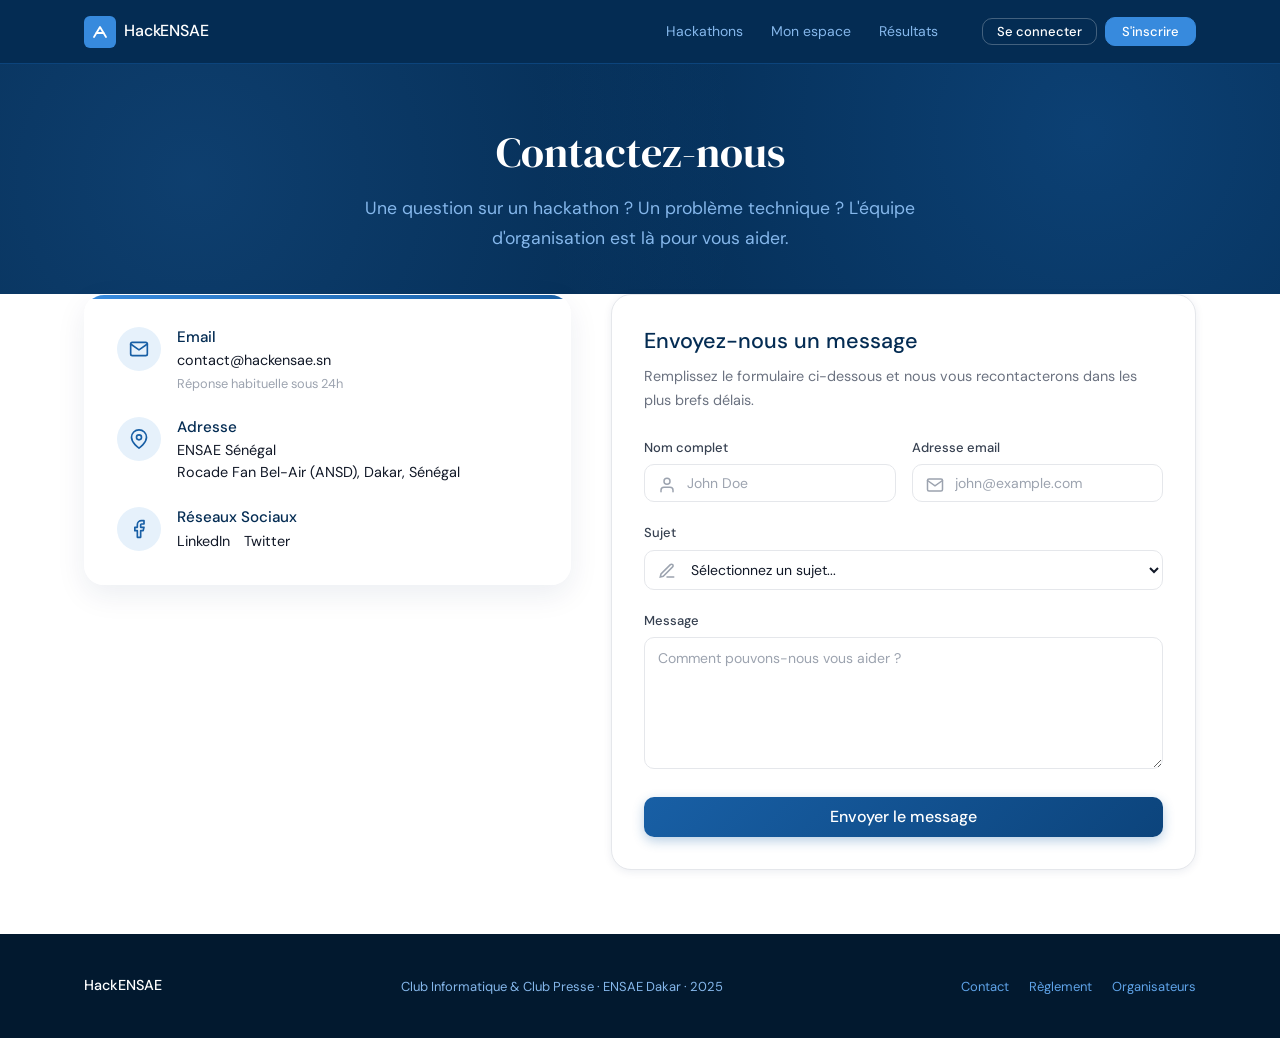
==== frontend/pages/contact.html @ f4598aa7 "feat: initialize frontend pages, styling system, and backend routing structure" ====
<!DOCTYPE html>
<html lang="fr">

<head>
  <meta charset="UTF-8" />
  <meta name="viewport" content="width=device-width, initial-scale=1.0" />
  <title>Contact — HackENSAE</title>
  <link rel="stylesheet" href="../css/design-system.css?v=1.1" />
  <style>
    .contact-hero {
      background: var(--blue-900);
      padding: var(--space-16) 0 var(--space-10);
      position: relative;
      overflow: hidden;
      color: var(--white);
      text-align: center;
    }

    .contact-hero::before {
      content: '';
      position: absolute;
      inset: 0;
      background-image: radial-gradient(circle at 15% 50%, rgba(55, 138, 221, 0.2) 0%, transparent 50%),
        radial-gradient(circle at 85% 30%, rgba(24, 95, 165, 0.4) 0%, transparent 50%);
    }

    .contact-hero__inner {
      position: relative;
      z-index: 1;
      max-width: 600px;
      margin: 0 auto;
    }

    .contact-hero h1 {
      margin-bottom: var(--space-4);
    }

    .contact-hero p {
      color: var(--blue-200);
      font-size: 1.1rem;
    }

    .contact-layout {
      display: grid;
      grid-template-columns: 1fr 1.2fr;
      gap: var(--space-10);
      align-items: start;
      margin-top: -var(--space-8);
      position: relative;
      z-index: 10;
      margin-bottom: var(--space-16);
    }

    @media (max-width: 860px) {
      .contact-layout {
        grid-template-columns: 1fr;
        margin-top: var(--space-6);
      }
    }

    .contact-info-card {
      background: rgba(255, 255, 255, 0.85);
      backdrop-filter: blur(12px);
      border: 1px solid rgba(255, 255, 255, 0.5);
      border-radius: var(--radius-xl);
      padding: var(--space-8);
      box-shadow: 0 10px 30px rgba(4, 44, 83, 0.08);
      position: relative;
      overflow: hidden;
    }

    .contact-info-card::before {
      content: '';
      position: absolute;
      top: 0;
      left: 0;
      right: 0;
      height: 4px;
      background: linear-gradient(90deg, var(--blue-400), var(--blue-600));
    }

    .info-item {
      display: flex;
      gap: var(--space-4);
      margin-bottom: var(--space-6);
      align-items: flex-start;
    }

    .info-item:last-child {
      margin-bottom: 0;
    }

    .info-icon {
      width: 44px;
      height: 44px;
      border-radius: 50%;
      background: var(--blue-50);
      color: var(--blue-600);
      display: flex;
      align-items: center;
      justify-content: center;
      flex-shrink: 0;
      transition: transform var(--transition), background var(--transition);
    }

    .info-item:hover .info-icon {
      transform: scale(1.1);
      background: var(--blue-100);
    }

    .info-content h3 {
      font-size: 0.95rem;
      color: var(--blue-900);
      margin-bottom: 2px;
    }

    .info-content p,
    .info-content a {
      font-size: 0.9rem;
      color: var(--gray-600);
      line-height: 1.5;
    }

    .info-content a:hover {
      color: var(--blue-600);
      text-decoration: underline;
    }

    .contact-form-card {
      background: var(--white);
      border: var(--border-light);
      border-radius: var(--radius-xl);
      padding: var(--space-8);
      box-shadow: var(--shadow-sm);
    }

    .contact-form-card h2 {
      color: var(--blue-900);
      margin-bottom: var(--space-2);
    }

    .contact-form-card>p {
      color: var(--gray-500);
      font-size: 0.9rem;
      margin-bottom: var(--space-6);
    }

    .input-group {
      margin-bottom: var(--space-5);
    }

    .input-group label {
      display: block;
      font-size: 0.8125rem;
      font-weight: 500;
      color: var(--gray-700);
      margin-bottom: 6px;
    }

    .input-wrapper {
      position: relative;
    }

    .input-wrapper svg {
      position: absolute;
      top: 12px;
      left: 14px;
      color: var(--gray-400);
      width: 18px;
      height: 18px;
    }

    .input-wrapper input,
    .input-wrapper select {
      padding-left: 42px;
    }

    .btn-submit {
      width: 100%;
      padding: 12px;
      font-size: 1rem;
      background: linear-gradient(135deg, var(--blue-600), var(--blue-800));
      border: none;
      box-shadow: 0 4px 12px rgba(24, 95, 165, 0.3);
    }

    .btn-submit:hover {
      background: linear-gradient(135deg, var(--blue-500), var(--blue-700));
      box-shadow: 0 6px 16px rgba(24, 95, 165, 0.4);
      transform: translateY(-2px);
    }
  </style>
</head>

<body>
  <header>
    <nav class="navbar">
      <div class="container navbar__inner">
        <a href="../index.html" class="navbar__logo">
          <div class="navbar__logo-mark">
            <svg viewBox="0 0 18 18" fill="none">
              <path d="M3 14L9 4L15 14" stroke="white" stroke-width="1.8" stroke-linecap="round"
                stroke-linejoin="round" />
              <path d="M5.5 10H12.5" stroke="white" stroke-width="1.8" stroke-linecap="round" />
            </svg>
          </div>
          <span class="navbar__logo-text">HackENSAE</span>
        </a>
        <div class="navbar__links">
          <a href="../index.html" class="navbar__link">Hackathons</a>
          <a href="mon-espace.html" class="navbar__link">Mon espace</a>
          <a href="resultats.html" class="navbar__link">Résultats</a>
        </div>
        <div class="navbar__actions"></div>
      </div>
    </nav>
  </header>

  <section class="contact-hero">
    <div class="container">
      <div class="contact-hero__inner">
        <h1 class="display-lg" style="color: var(--white);">Contactez-nous</h1>
        <p>Une question sur un hackathon ? Un problème technique ? L'équipe d'organisation est là pour vous aider.</p>
      </div>
    </div>
  </section>

  <main class="container">
    <div class="contact-layout">
      <!-- Informations -->
      <div class="contact-info-card">
        <div class="info-item">
          <div class="info-icon">
            <svg width="20" height="20" viewBox="0 0 24 24" fill="none" stroke="currentColor" stroke-width="2"
              stroke-linecap="round" stroke-linejoin="round">
              <path d="M4 4h16c1.1 0 2 .9 2 2v12c0 1.1-.9 2-2 2H4c-1.1 0-2-.9-2-2V6c0-1.1.9-2 2-2z"></path>
              <polyline points="22,6 12,13 2,6"></polyline>
            </svg>
          </div>
          <div class="info-content">
            <h3>Email</h3>
            <p><a href="mailto:contact@hackensae.sn">contact@hackensae.sn</a></p>
            <p style="font-size:0.8rem;color:var(--gray-400);margin-top:2px;">Réponse habituelle sous 24h</p>
          </div>
        </div>

        <div class="info-item">
          <div class="info-icon">
            <svg width="20" height="20" viewBox="0 0 24 24" fill="none" stroke="currentColor" stroke-width="2"
              stroke-linecap="round" stroke-linejoin="round">
              <path d="M21 10c0 7-9 13-9 13s-9-6-9-13a9 9 0 0 1 18 0z"></path>
              <circle cx="12" cy="10" r="3"></circle>
            </svg>
          </div>
          <div class="info-content">
            <h3>Adresse</h3>
            <p>ENSAE Sénégal<br>Rocade Fan Bel-Air (ANSD), Dakar, Sénégal</p>
          </div>
        </div>

        <div class="info-item">
          <div class="info-icon">
            <svg width="20" height="20" viewBox="0 0 24 24" fill="none" stroke="currentColor" stroke-width="2"
              stroke-linecap="round" stroke-linejoin="round">
              <path d="M18 2h-3a5 5 0 0 0-5 5v3H7v4h3v8h4v-8h3l1-4h-4V7a1 1 0 0 1 1-1h3z"></path>
            </svg>
          </div>
          <div class="info-content">
            <h3>Réseaux Sociaux</h3>
            <p>
              <a href="#" style="margin-right:10px;">LinkedIn</a>
              <a href="#">Twitter</a>
            </p>
          </div>
        </div>
      </div>

      <!-- Formulaire -->
      <div class="contact-form-card">
        <h2>Envoyez-nous un message</h2>
        <p>Remplissez le formulaire ci-dessous et nous vous recontacterons dans les plus brefs délais.</p>

        <form id="contact-form" onsubmit="handleContactSubmit(event)">
          <div class="form-grid-2">
            <div class="input-group">
              <label>Nom complet</label>
              <div class="input-wrapper">
                <svg viewBox="0 0 24 24" fill="none" stroke="currentColor" stroke-width="2" stroke-linecap="round">
                  <path d="M20 21v-2a4 4 0 0 0-4-4H8a4 4 0 0 0-4 4v2"></path>
                  <circle cx="12" cy="7" r="4"></circle>
                </svg>
                <input type="text" class="form-control" id="contact-name" placeholder="John Doe" required>
              </div>
            </div>
            <div class="input-group">
              <label>Adresse email</label>
              <div class="input-wrapper">
                <svg viewBox="0 0 24 24" fill="none" stroke="currentColor" stroke-width="2" stroke-linecap="round">
                  <path d="M4 4h16c1.1 0 2 .9 2 2v12c0 1.1-.9 2-2 2H4c-1.1 0-2-.9-2-2V6c0-1.1.9-2 2-2z"></path>
                  <polyline points="22,6 12,13 2,6"></polyline>
                </svg>
                <input type="email" class="form-control" id="contact-email" placeholder="john@example.com" required>
              </div>
            </div>
          </div>

          <div class="input-group">
            <label>Sujet</label>
            <div class="input-wrapper">
              <svg viewBox="0 0 24 24" fill="none" stroke="currentColor" stroke-width="2" stroke-linecap="round">
                <path d="M12 20h9"></path>
                <path d="M16.5 3.5a2.121 2.121 0 0 1 3 3L7 19l-4 1 1-4L16.5 3.5z"></path>
              </svg>
              <select class="form-control" id="contact-subject" required>
                <option value="" disabled selected>Sélectionnez un sujet...</option>
                <option value="Inscription">Question sur l'inscription</option>
                <option value="Technique">Problème technique (plateforme)</option>
                <option value="Partenariat">Proposition de partenariat</option>
                <option value="Autre">Autre demande</option>
              </select>
            </div>
          </div>

          <div class="input-group">
            <label>Message</label>
            <textarea class="form-control" id="contact-message" rows="5" placeholder="Comment pouvons-nous vous aider ?"
              required style="padding-left:13px;"></textarea>
          </div>

          <button type="submit" class="btn btn-primary btn-submit" id="contact-submit-btn">
            Envoyer le message
          </button>
        </form>
      </div>
    </div>
  </main>

  <footer class="site-footer">
    <div class="container">
      <div class="footer-inner">
        <span class="footer-logo">HackENSAE</span>
        <span class="footer-credits">Club Informatique &amp; Club Presse · ENSAE Dakar · 2025</span>
        <div class="footer-links"><a href="contact.html">Contact</a><a href="reglement.html">Règlement</a><a
            href="login.html?role=organisateur">Organisateurs</a></div>
      </div>
    </div>
  </footer>

  <script src="../js/utils.js"></script>
  <script>
    async function handleContactSubmit(e) {
      e.preventDefault();
      const btn = document.getElementById('contact-submit-btn');

      const payload = {
        nom: document.getElementById('contact-name').value,
        email: document.getElementById('contact-email').value,
        sujet: document.getElementById('contact-subject').value,
        message: document.getElementById('contact-message').value
      };

      btn.textContent = 'Envoi en cours...';
      btn.disabled = true;

      try {
        await apiFetch('/contact', {
          method: 'POST',
          body: JSON.stringify(payload)
        });
        toast('Votre message a bien été envoyé ! Nous vous répondrons très vite.', 'success');
        document.getElementById('contact-form').reset();
      } catch (err) {
        toast('Erreur lors de l\'envoi du message. Veuillez réessayer.', 'error');
      } finally {
        btn.textContent = 'Envoyer le message';
        btn.disabled = false;
      }
    }
  </script>
</body>

</html>
---- frontend/css/design-system.css ----
/* ============================================================
   HackENSAE — Design System
   Palette : bleu marine (#042C53) → blanc
   Police  : DM Sans (corps) + DM Serif Display (titres héro)
   ============================================================ */

@import url('https://fonts.googleapis.com/css2?family=DM+Sans:ital,opsz,wght@0,9..40,300;0,9..40,400;0,9..40,500;1,9..40,300&family=DM+Serif+Display:ital@0;1&display=swap');

/* ── Tokens ─────────────────────────────────────────────── */
:root {
  /* Brand blues */
  --blue-950: #02192F;
  --blue-900: #042C53;
  --blue-800: #0C447C;
  --blue-700: #145196;
  --blue-600: #185FA5;
  --blue-500: #2874BE;
  --blue-400: #378ADD;
  --blue-300: #5FA3E8;
  --blue-200: #85B7EB;
  --blue-100: #B5D4F4;
  --blue-50:  #E6F1FB;
  --blue-25:  #F4F9FE;

  /* Neutrals */
  --gray-900: #111827;
  --gray-700: #374151;
  --gray-500: #6B7280;
  --gray-400: #9CA3AF;
  --gray-200: #E5E7EB;
  --gray-100: #F3F4F6;
  --gray-50:  #F9FAFB;
  --white:    #FFFFFF;

  /* Semantic */
  --success-dark:  #065F46;
  --success-mid:   #059669;
  --success-light: #D1FAE5;
  --warning-dark:  #92400E;
  --warning-mid:   #D97706;
  --warning-light: #FEF3C7;
  --danger-dark:   #991B1B;
  --danger-mid:    #DC2626;
  --danger-light:  #FEE2E2;

  /* Typography */
  --font-display: 'DM Serif Display', Georgia, serif;
  --font-body:    'DM Sans', system-ui, sans-serif;

  /* Spacing scale */
  --space-1:  4px;
  --space-2:  8px;
  --space-3:  12px;
  --space-4:  16px;
  --space-5:  20px;
  --space-6:  24px;
  --space-8:  32px;
  --space-10: 40px;
  --space-12: 48px;
  --space-16: 64px;

  /* Radii */
  --radius-sm: 6px;
  --radius-md: 10px;
  --radius-lg: 14px;
  --radius-xl: 20px;
  --radius-full: 9999px;

  /* Borders */
  --border-light:  1px solid var(--gray-200);
  --border-medium: 1px solid var(--gray-300, #D1D5DB);
  --border-brand:  1px solid var(--blue-200);

  /* Shadows */
  --shadow-xs: 0 1px 2px rgba(4,44,83,0.06);
  --shadow-sm: 0 2px 8px rgba(4,44,83,0.08);
  --shadow-md: 0 4px 16px rgba(4,44,83,0.10);

  /* Transitions */
  --transition: 150ms ease;
  --transition-slow: 280ms ease;

  /* Layout */
  --container-max: 1160px;
  --nav-height: 64px;
}

/* ── Reset ───────────────────────────────────────────────── */
*, *::before, *::after { box-sizing: border-box; margin: 0; padding: 0; }
html { font-size: 16px; -webkit-text-size-adjust: 100%; scroll-behavior: smooth; }
body {
  font-family: var(--font-body);
  font-size: 1rem;
  line-height: 1.65;
  color: var(--gray-900);
  background: var(--white);
  -webkit-font-smoothing: antialiased;
  display: flex;
  flex-direction: column;
  min-height: 100vh;
}
main { flex: 1; }
img, svg { display: block; max-width: 100%; }
a { color: inherit; text-decoration: none; }
button, input, select, textarea { font-family: inherit; font-size: inherit; }
ul, ol { list-style: none; }

/* ── Typography ─────────────────────────────────────────── */
.display-xl {
  font-family: var(--font-display);
  font-size: clamp(2.4rem, 5vw, 3.8rem);
  line-height: 1.1;
  letter-spacing: -0.01em;
  color: var(--blue-900);
}
.display-lg {
  font-family: var(--font-display);
  font-size: clamp(1.8rem, 3.5vw, 2.6rem);
  line-height: 1.2;
  color: var(--blue-900);
}
h1 { font-size: 1.75rem; font-weight: 500; line-height: 1.3; }
h2 { font-size: 1.35rem; font-weight: 500; line-height: 1.35; }
h3 { font-size: 1.1rem;  font-weight: 500; line-height: 1.4; }
h4 { font-size: 0.95rem; font-weight: 500; }
p  { line-height: 1.7; }

.text-sm   { font-size: 0.875rem; }
.text-xs   { font-size: 0.75rem; }
.text-muted { color: var(--gray-500); }
.text-brand { color: var(--blue-600); }
.font-medium { font-weight: 500; }

/* ── Layout helpers ─────────────────────────────────────── */
.container {
  width: 100%;
  max-width: var(--container-max);
  margin-inline: auto;
  padding-inline: var(--space-6);
}
.section { padding-block: var(--space-16); }
.section-sm { padding-block: var(--space-10); }

/* ── Navigation ─────────────────────────────────────────── */
.navbar {
  position: sticky;
  top: 0;
  z-index: 100;
  height: var(--nav-height);
  background: var(--blue-900);
  border-bottom: 1px solid var(--blue-800);
}
.navbar__inner {
  height: 100%;
  display: flex;
  align-items: center;
  gap: var(--space-8);
}
.navbar__logo {
  display: flex;
  align-items: center;
  gap: var(--space-2);
  margin-right: auto;
}
.navbar__logo-mark {
  width: 32px; height: 32px;
  background: var(--blue-400);
  border-radius: var(--radius-sm);
  display: flex; align-items: center; justify-content: center;
}
.navbar__logo-mark svg { width: 18px; height: 18px; }
.navbar__logo-text {
  font-size: 1rem;
  font-weight: 500;
  color: var(--white);
  letter-spacing: -0.01em;
}
.navbar__links { display: flex; gap: var(--space-1); }
.navbar__link {
  padding: var(--space-2) var(--space-3);
  border-radius: var(--radius-sm);
  font-size: 0.875rem;
  color: var(--blue-200);
  transition: color var(--transition), background var(--transition);
}
.navbar__link:hover { color: var(--white); background: var(--blue-800); }
.navbar__link.active { color: var(--white); background: var(--blue-800); }
.navbar__actions { display: flex; gap: var(--space-2); align-items: center; }

/* ── Buttons ─────────────────────────────────────────────── */
.btn {
  display: inline-flex;
  align-items: center;
  justify-content: center;
  gap: var(--space-2);
  padding: 9px 20px;
  border-radius: var(--radius-md);
  font-size: 0.875rem;
  font-weight: 500;
  border: 1px solid transparent;
  cursor: pointer;
  transition: background var(--transition), border-color var(--transition), transform var(--transition);
  white-space: nowrap;
  line-height: 1;
}
.btn:active { transform: scale(0.98); }
.btn:disabled { opacity: 0.5; cursor: not-allowed; }

.btn-primary {
  background: var(--blue-600);
  color: var(--white);
  border-color: var(--blue-600);
}
.btn-primary:hover { background: var(--blue-700); border-color: var(--blue-700); }

.btn-secondary {
  background: var(--white);
  color: var(--blue-700);
  border-color: var(--blue-200);
}
.btn-secondary:hover { background: var(--blue-25); border-color: var(--blue-300); }

.btn-ghost {
  background: transparent;
  color: var(--white);
  border-color: rgba(255,255,255,0.25);
}
.btn-ghost:hover { background: rgba(255,255,255,0.1); border-color: rgba(255,255,255,0.4); }

.btn-outline {
  background: transparent;
  color: var(--gray-700);
  border-color: var(--gray-200);
}
.btn-outline:hover { background: var(--gray-50); border-color: var(--gray-300, #D1D5DB); }

.btn-sm { padding: 6px 14px; font-size: 0.8125rem; }
.btn-lg { padding: 13px 28px; font-size: 1rem; }
.btn-full { width: 100%; }

.btn-nav {
  background: var(--blue-400);
  color: var(--white);
  border-color: var(--blue-400);
  font-size: 0.8125rem;
  padding: 7px 16px;
}
.btn-nav:hover { background: var(--blue-300); }

/* ── Badges & tags ───────────────────────────────────────── */
.badge {
  display: inline-flex;
  align-items: center;
  gap: 5px;
  padding: 3px 10px;
  border-radius: var(--radius-full);
  font-size: 0.75rem;
  font-weight: 500;
  line-height: 1.4;
}
.badge::before {
  content: '';
  width: 6px; height: 6px;
  border-radius: 50%;
  background: currentColor;
  opacity: 0.7;
  flex-shrink: 0;
}
.badge-blue    { background: var(--blue-50);      color: var(--blue-800); }
.badge-green   { background: var(--success-light); color: var(--success-dark); }
.badge-amber   { background: var(--warning-light); color: var(--warning-dark); }
.badge-red     { background: var(--danger-light);  color: var(--danger-dark); }
.badge-gray    { background: var(--gray-100);      color: var(--gray-700); }

.tag {
  display: inline-block;
  padding: 4px 10px;
  border-radius: var(--radius-sm);
  font-size: 0.75rem;
  font-weight: 500;
  background: var(--blue-50);
  color: var(--blue-800);
  border: 1px solid var(--blue-100);
}

/* ── Cards ───────────────────────────────────────────────── */
.card {
  background: var(--white);
  border: var(--border-light);
  border-radius: var(--radius-lg);
  overflow: hidden;
  transition: box-shadow var(--transition-slow), transform var(--transition-slow);
}
.card:hover {
  box-shadow: var(--shadow-md);
  transform: translateY(-2px);
}
.card__header {
  padding: var(--space-5) var(--space-6);
  background: var(--blue-900);
  position: relative;
}
.card__header--teal { background: var(--success-dark); }
.card__header-badge {
  position: absolute;
  top: var(--space-4);
  right: var(--space-4);
}
.card__header h3 { color: var(--white); font-size: 1rem; margin-bottom: 2px; }
.card__header p  { color: var(--blue-200); font-size: 0.8125rem; }
.card__header--teal p { color: rgba(255,255,255,0.7); }
.card__body { padding: var(--space-5) var(--space-6); }
.card__footer {
  padding: var(--space-4) var(--space-6);
  border-top: var(--border-light);
  display: flex;
  align-items: center;
  justify-content: space-between;
}

/* ── Metric cards ────────────────────────────────────────── */
.metric-card {
  background: var(--blue-25);
  border: var(--border-brand);
  border-radius: var(--radius-md);
  padding: var(--space-4) var(--space-5);
}
.metric-card__label {
  font-size: 0.75rem;
  color: var(--gray-500);
  margin-bottom: var(--space-1);
  font-weight: 500;
  text-transform: uppercase;
  letter-spacing: 0.04em;
}
.metric-card__value {
  font-size: 1.75rem;
  font-weight: 500;
  color: var(--blue-900);
  line-height: 1;
}
.metric-card__sub {
  font-size: 0.75rem;
  color: var(--success-mid);
  margin-top: 4px;
}
.metric-card__sub--warn { color: var(--warning-mid); }

/* ── Progress ────────────────────────────────────────────── */
.progress {
  height: 5px;
  background: var(--gray-200);
  border-radius: var(--radius-full);
  overflow: hidden;
}
.progress__bar {
  height: 100%;
  background: var(--blue-500);
  border-radius: var(--radius-full);
  transition: width 0.5s ease;
}
.progress__bar--green  { background: var(--success-mid); }
.progress__bar--amber  { background: var(--warning-mid); }

/* ── Forms ───────────────────────────────────────────────── */
.form-group { display: flex; flex-direction: column; gap: 6px; }
.form-label {
  font-size: 0.8125rem;
  font-weight: 500;
  color: var(--gray-700);
}
.form-label .required { color: var(--danger-mid); margin-left: 2px; }
.form-control {
  padding: 9px 13px;
  border-radius: var(--radius-md);
  border: var(--border-light);
  background: var(--white);
  color: var(--gray-900);
  font-size: 0.875rem;
  transition: border-color var(--transition), box-shadow var(--transition);
  width: 100%;
}
.form-control:hover  { border-color: var(--blue-200); }
.form-control:focus  {
  outline: none;
  border-color: var(--blue-400);
  box-shadow: 0 0 0 3px rgba(55,138,221,0.15);
}
.form-control::placeholder { color: var(--gray-400); }
textarea.form-control { resize: vertical; min-height: 90px; line-height: 1.6; }
select.form-control   { cursor: pointer; }

.form-hint { font-size: 0.75rem; color: var(--gray-500); }
.form-error { font-size: 0.75rem; color: var(--danger-mid); }

.form-grid-2 { display: grid; grid-template-columns: 1fr 1fr; gap: var(--space-4); }
.form-grid-3 { display: grid; grid-template-columns: 1fr 1fr 1fr; gap: var(--space-4); }
@media (max-width: 600px) {
  .form-grid-2, .form-grid-3 { grid-template-columns: 1fr; }
}

/* ── Sections ────────────────────────────────────────────── */
.section-header {
  display: flex;
  align-items: baseline;
  justify-content: space-between;
  margin-bottom: var(--space-6);
  gap: var(--space-4);
}
.section-header h2 { color: var(--blue-900); }
.section-eyebrow {
  font-size: 0.75rem;
  font-weight: 500;
  text-transform: uppercase;
  letter-spacing: 0.08em;
  color: var(--blue-400);
  margin-bottom: var(--space-2);
}

/* ── Dividers ────────────────────────────────────────────── */
hr { border: none; border-top: var(--border-light); }
.divider { border-top: var(--border-light); margin-block: var(--space-6); }

/* ── Alerts / Banners ────────────────────────────────────── */
.alert {
  display: flex;
  gap: var(--space-3);
  padding: var(--space-3) var(--space-4);
  border-radius: var(--radius-md);
  font-size: 0.875rem;
  border: 1px solid transparent;
}
.alert-info    { background: var(--blue-50);      border-color: var(--blue-100);      color: var(--blue-800); }
.alert-success { background: var(--success-light); border-color: #A7F3D0;              color: var(--success-dark); }
.alert-warning { background: var(--warning-light); border-color: #FDE68A;              color: var(--warning-dark); }
.alert-danger  { background: var(--danger-light);  border-color: #FECACA;              color: var(--danger-dark); }

/* ── Steps indicator ─────────────────────────────────────── */
.steps-bar {
  display: flex;
  align-items: center;
  gap: 0;
  padding: var(--space-3) var(--space-6);
  background: var(--blue-800);
  overflow-x: auto;
}
.step-item {
  display: flex;
  align-items: center;
  gap: var(--space-2);
  padding: var(--space-2) 0;
  margin-right: var(--space-6);
  font-size: 0.8125rem;
  color: var(--blue-200);
  border-bottom: 2px solid transparent;
  white-space: nowrap;
  flex-shrink: 0;
  cursor: default;
}
.step-item.active { color: var(--white); border-bottom-color: var(--white); }
.step-item.done   { color: rgba(159,225,203,0.85); }
.step-num {
  width: 22px; height: 22px;
  border-radius: 50%;
  background: var(--blue-900);
  display: flex; align-items: center; justify-content: center;
  font-size: 0.7rem; font-weight: 500;
  flex-shrink: 0;
}
.step-item.active .step-num { background: var(--white); color: var(--blue-800); }
.step-item.done   .step-num { background: var(--success-mid); color: var(--white); }

/* ── Hero banner ─────────────────────────────────────────── */
.hero-banner {
  background: var(--blue-900);
  padding: var(--space-8) var(--space-8) var(--space-6);
  position: relative;
  overflow: hidden;
}
.hero-banner::before {
  content: '';
  position: absolute;
  right: -80px; top: -80px;
  width: 320px; height: 320px;
  border-radius: 50%;
  background: var(--blue-800);
  opacity: 0.4;
}
.hero-banner::after {
  content: '';
  position: absolute;
  right: 60px; top: 40px;
  width: 160px; height: 160px;
  border-radius: 50%;
  background: var(--blue-700);
  opacity: 0.25;
}
.hero-banner__content { position: relative; z-index: 1; }
.hero-banner h1       { color: var(--white); margin-bottom: var(--space-2); }
.hero-banner p        { color: var(--blue-200); font-size: 0.9rem; }
.hero-banner__meta {
  display: flex;
  gap: var(--space-6);
  margin-top: var(--space-5);
  flex-wrap: wrap;
}
.hero-meta-item { display: flex; flex-direction: column; gap: 2px; }
.hero-meta-item__label { font-size: 0.7rem; color: var(--blue-300); text-transform: uppercase; letter-spacing: 0.06em; }
.hero-meta-item__value { font-size: 0.875rem; color: var(--white); font-weight: 500; }

/* ── Tables ──────────────────────────────────────────────── */
.table-wrapper { overflow-x: auto; border-radius: var(--radius-lg); border: var(--border-light); }
table { width: 100%; border-collapse: collapse; font-size: 0.875rem; }
thead tr { background: var(--blue-25); border-bottom: var(--border-brand); }
thead th { padding: 11px var(--space-4); text-align: left; font-weight: 500; color: var(--blue-800); font-size: 0.8125rem; white-space: nowrap; }
tbody tr { border-bottom: var(--border-light); transition: background var(--transition); }
tbody tr:last-child { border-bottom: none; }
tbody tr:hover { background: var(--gray-50); }
tbody td { padding: 11px var(--space-4); color: var(--gray-700); vertical-align: middle; }

/* ── Sidebar layout ──────────────────────────────────────── */
.sidebar-layout {
  display: grid;
  grid-template-columns: minmax(0, 1fr) 300px;
  gap: var(--space-6);
  align-items: start;
}
@media (max-width: 900px) {
  .sidebar-layout { grid-template-columns: 1fr; }
}

/* ── Upload zone ─────────────────────────────────────────── */
.upload-zone {
  border: 1.5px dashed var(--gray-200);
  border-radius: var(--radius-md);
  padding: var(--space-6);
  text-align: center;
  cursor: pointer;
  transition: border-color var(--transition), background var(--transition);
}
.upload-zone:hover { border-color: var(--blue-300); background: var(--blue-25); }
.upload-zone__icon { margin: 0 auto var(--space-3); color: var(--gray-400); }
.upload-zone__title { font-size: 0.875rem; color: var(--gray-700); font-weight: 500; }
.upload-zone__hint  { font-size: 0.75rem; color: var(--gray-500); margin-top: 3px; }

/* ── Member block ────────────────────────────────────────── */
.member-block {
  background: var(--gray-50);
  border: var(--border-light);
  border-radius: var(--radius-md);
  padding: var(--space-4) var(--space-5);
  margin-bottom: var(--space-3);
}
.member-block__header {
  display: flex;
  align-items: center;
  justify-content: space-between;
  margin-bottom: var(--space-3);
}
.member-block__title { font-size: 0.8125rem; font-weight: 500; color: var(--gray-700); }

/* ── Responsive ──────────────────────────────────────────── */
@media (max-width: 768px) {
  :root { --nav-height: 56px; }
  .navbar__links { display: none; }
  .container { padding-inline: var(--space-4); }
  .section { padding-block: var(--space-10); }
  .hero-banner { padding: var(--space-6) var(--space-5) var(--space-5); }
}

/* ── Utilities ───────────────────────────────────────────── */
.flex       { display: flex; }
.flex-col   { display: flex; flex-direction: column; }
.items-center { align-items: center; }
.justify-between { justify-content: space-between; }
.gap-2  { gap: var(--space-2); }
.gap-3  { gap: var(--space-3); }
.gap-4  { gap: var(--space-4); }
.gap-6  { gap: var(--space-6); }
.mt-2   { margin-top: var(--space-2); }
.mt-3   { margin-top: var(--space-3); }
.mt-4   { margin-top: var(--space-4); }
.mt-6   { margin-top: var(--space-6); }
.mb-2   { margin-bottom: var(--space-2); }
.mb-4   { margin-bottom: var(--space-4); }
.mb-6   { margin-bottom: var(--space-6); }
.p-4    { padding: var(--space-4); }
.p-6    { padding: var(--space-6); }
.w-full { width: 100%; }
.text-center { text-align: center; }
.text-right  { text-align: right; }
.hidden { display: none !important; }
.sr-only { position: absolute; width: 1px; height: 1px; overflow: hidden; clip: rect(0,0,0,0); }

/* ── Footer ──────────────────────────────────────────────── */
.site-footer { background: var(--blue-950); color: var(--blue-200); padding: var(--space-10) 0; margin-top: auto; }
.footer-inner { display: flex; align-items: center; justify-content: space-between; flex-wrap: wrap; gap: var(--space-4); }
.footer-logo { font-size: 0.9rem; font-weight: 500; color: var(--white); }
.footer-credits { font-size: 0.8125rem; }
.footer-links { display: flex; gap: var(--space-5); }
.footer-links a { font-size: 0.8125rem; color: var(--blue-300); transition: color var(--transition); }
.footer-links a:hover { color: var(--white); }
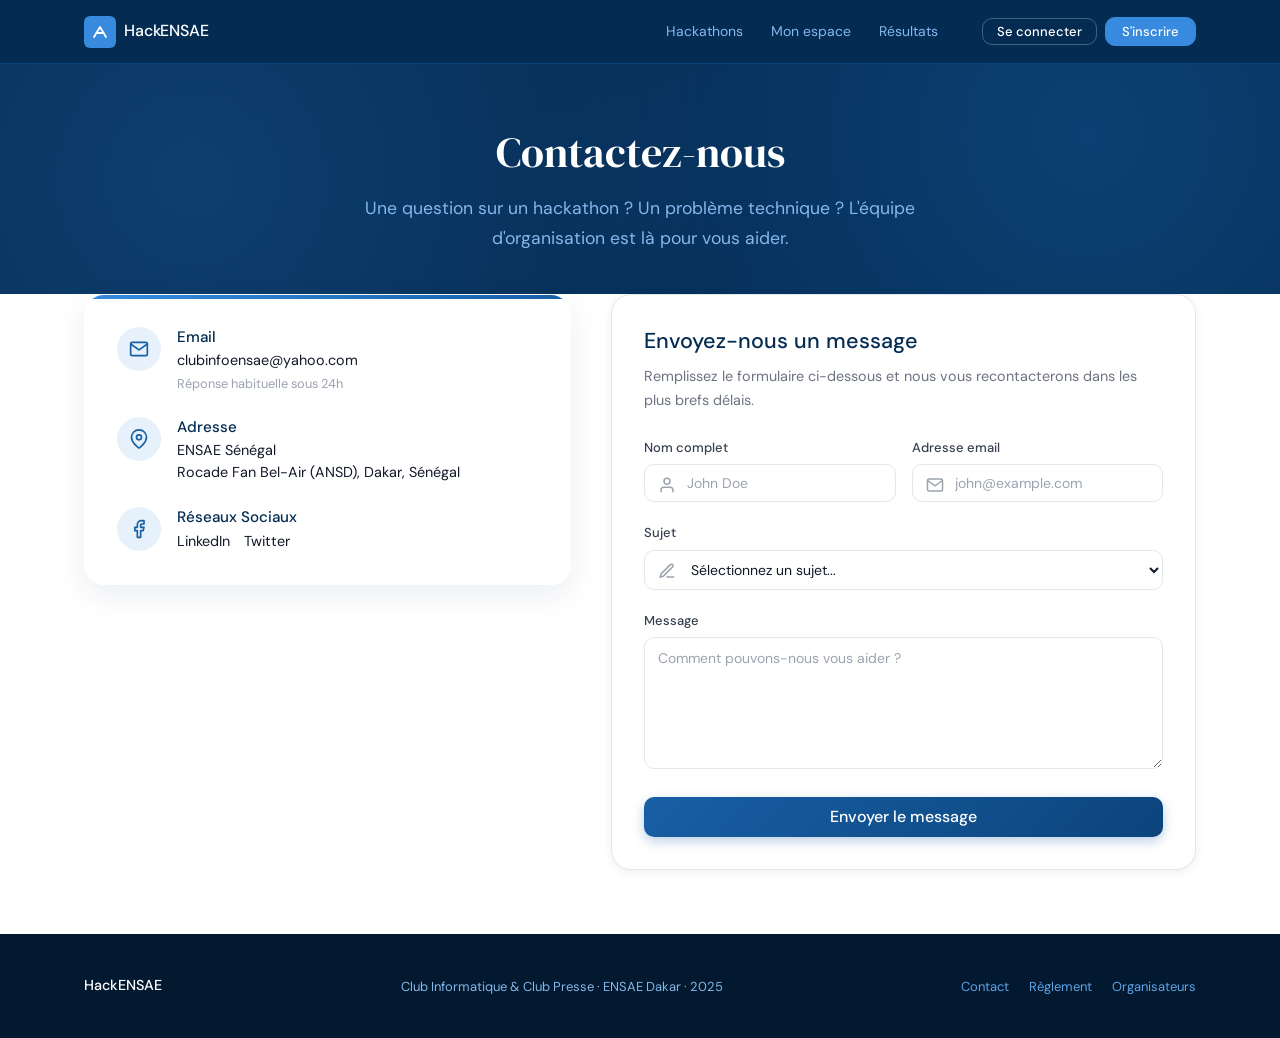
==== commit 2d6a45b1: "feat: add contact page with support form and organizational information" ====
--- a/frontend/pages/contact.html
+++ b/frontend/pages/contact.html
@@ -239,7 +239,7 @@
           </div>
           <div class="info-content">
             <h3>Email</h3>
-            <p><a href="mailto:contact@hackensae.sn">contact@hackensae.sn</a></p>
+            <p><a href="mailto:clubinfoensae@yahoo.com">clubinfoensae@yahoo.com</a></p>
             <p style="font-size:0.8rem;color:var(--gray-400);margin-top:2px;">Réponse habituelle sous 24h</p>
           </div>
         </div>
